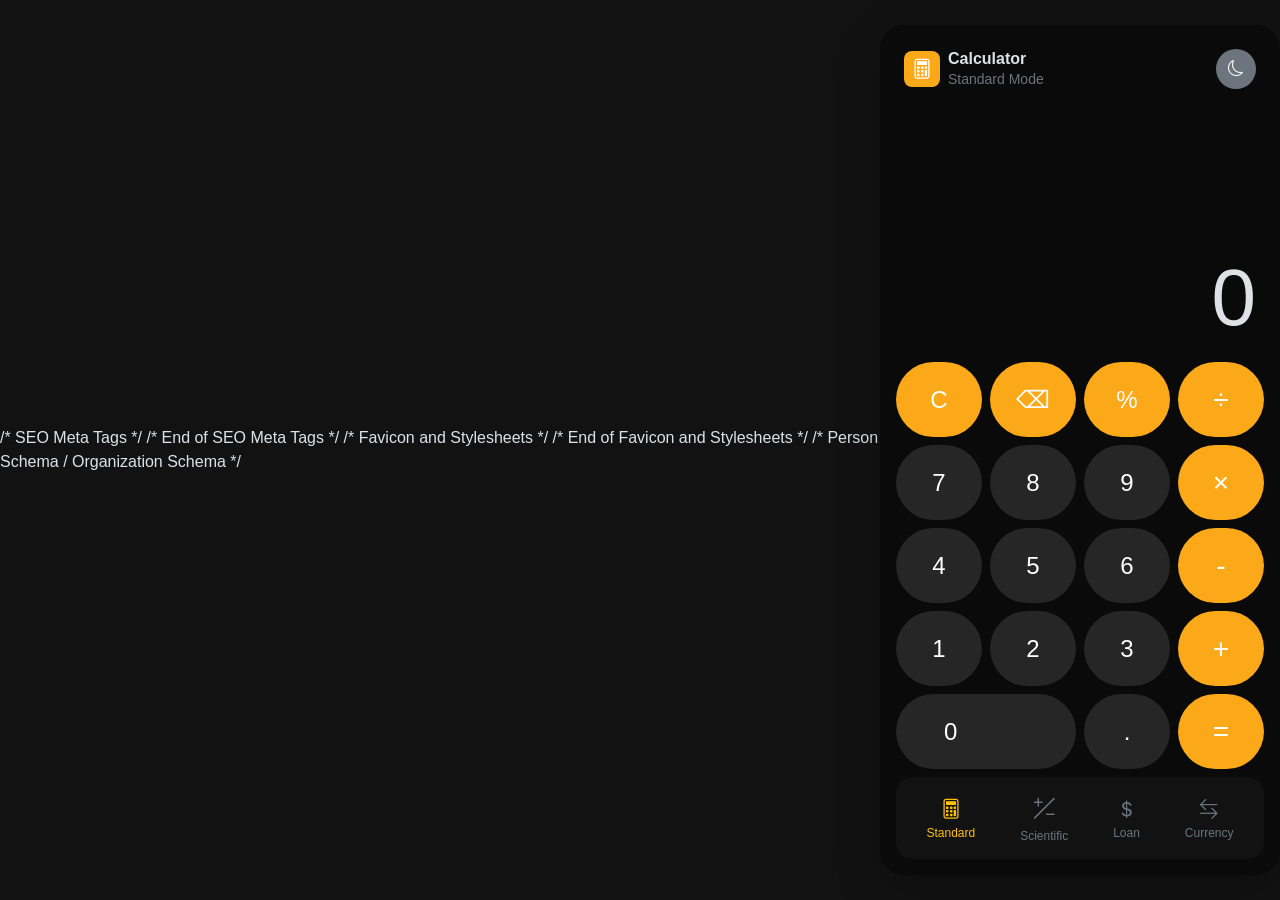
==== index.html @ 9aec0562 "Complete Calculator Project" ====
<!DOCTYPE html>
<html lang="en" data-bs-theme="dark">
<head>
    <meta charset="UTF-8">
    <meta name="viewport" content="width=device-width, initial-scale=1.0">
    <title>HorizonTechX Calculator</title>
    /* SEO Meta Tags */
    <meta name="description" content="A versatile calculator with multiple modes including standard, scientific, loan, and currency conversion.">
    <meta name="keywords" content="calculator, standard calculator, scientific calculator, loan calculator, currency converter, web calculator">
    <meta name="organization" content="HorizonTechX">
    <meta name="author" content="Aman Kashyap">
    <meta name="theme-color" content="#212529">
    <meta name="og:title" content="HorizonTechX Calculator">
    <meta name="og:description" content="A versatile calculator with multiple modes including standard, scientific, loan, and currency conversion.">
    <meta name="og:image" content="data:image/svg+xml,%3Csvg xmlns='http://www.w3.org/2000/svg' viewBox='0 0 64 64'%3E%3Crect x='12' y='4' width='40' height='56' rx='6' fill='%232563eb'/%3E%3Crect x='20' y='10' width='24' height='12' rx='2' fill='%23ffffff'/%3E%3Cg fill='%23ffffff'%3E%3Crect x='20' y='28' width='6' height='6' rx='1'/%3E%3Crect x='29' y='28' width='6' height='6' rx='1'/%3E%3Crect x='38' y='28' width='6' height='6' rx='1'/%3E%3Crect x='20' y='37' width='6' height='6' rx='1'/%3E%3Crect x='29' y='37' width='6' height='6' rx='1'/%3E%3Crect x='38' y='37' width='6' height='15' rx='1'/%3E%3Crect x='20' y='46' width='15' height='6' rx='1'/%3E%3C/g%3E%3C/svg%3E">
    <meta name="og:url" content="https://aman-kashyap-310304.github.io/HorizonTechX_Calculator/">
    <meta name="twitter:card" content="summary_large_image">
    <meta name="twitter:title" content="HorizonTechX Calculator">
    <meta name="twitter:description" content="A versatile calculator with multiple modes including standard, scientific, loan, and currency conversion.">
    <meta name="twitter:image" content="data:image/svg+xml,%3Csvg xmlns='http://www.w3.org/2000/svg' viewBox='0 0 64 64'%3E%3Crect x='12' y='4' width='40' height='56' rx='6' fill='%232563eb'/%3E%3Crect x='20' y='10' width='24' height='12' rx='2' fill='%23ffffff'/%3E%3Cg fill='%23ffffff'%3E%3Crect x='20' y='28' width='6' height='6' rx='1'/%3E%3Crect x='29' y='28' width='6' height='6' rx='1'/%3E%3Crect x='38' y='28' width='6' height='6' rx='1'/%3E%3Crect x='20' y='37' width='6' height='6' rx='1'/%3E%3Crect x='29' y='37' width='6' height='6' rx='1'/%3E%3Crect x='38' y='37' width='6' height='15' rx='1'/%3E%3Crect x='20' y='46' width='15' height='6' rx='1'/%3E%3C/g%3E%3C/svg%3E">
    <meta name="twitter:url" content="https://aman-kashyap-310304.github.io/HorizonTechX_Calculator/">
    <link rel="preconnect" href="https://cdn.jsdelivr.net">
    <link rel="canonical" href="https://aman-kashyap-310304.github.io/HorizonTechX_Calculator/">
    /* End of SEO Meta Tags */
    /* Favicon and Stylesheets */
    <link href="https://cdn.jsdelivr.net/npm/bootstrap@5.3.2/dist/css/bootstrap.min.css" rel="stylesheet">
    <link rel="stylesheet" href="https://cdn.jsdelivr.net/npm/bootstrap-icons@1.11.2/font/bootstrap-icons.min.css">
    <link rel="stylesheet" href="style.css">
    <link rel="icon" type="image/svg+xml" href='data:image/svg+xml,%3Csvg xmlns="http://www.w3.org/2000/svg" viewBox="0 0 64 64"%3E%3Crect x="12" y="4" width="40" height="56" rx="6" fill="%232563eb"/%3E%3Crect x="20" y="10" width="24" height="12" rx="2" fill="%23ffffff"/%3E%3Cg fill="%23ffffff"%3E%3Crect x="20" y="28" width="6" height="6" rx="1"/%3E%3Crect x="29" y="28" width="6" height="6" rx="1"/%3E%3Crect x="38" y="28" width="6" height="6" rx="1"/%3E%3Crect x="20" y="37" width="6" height="6" rx="1"/%3E%3Crect x="29" y="37" width="6" height="6" rx="1"/%3E%3Crect x="38" y="37" width="6" height="15" rx="1"/%3E%3Crect x="20" y="46" width="15" height="6" rx="1"/%3E%3C/g%3E%3C/svg%3E'>
    /* End of Favicon and Stylesheets */
    /* Person Schema / Organization Schema */
    <script type="application/ld+json">
    {
        "@context": "https://schema.org",
        "@type": "Organization",
        "name": "HorizonTechX",
        "url": "https://aman-kashyap-310304.github.io/HorizonTechX_Calculator/",
        "logo": "data:image/svg+xml,%3Csvg xmlns='http://www.w3.org/2000/svg' viewBox='0 0 64 64'%3E%3Crect x='12' y='4' width='40' height='56' rx='6' fill='%232563eb'/%3E%3Crect x='20' y='10' width='24' height='12' rx='2' fill='%23ffffff'/%3E%3Cg fill='%23ffffff'%3E%3Crect x='20' y='28' width='6' height='6' rx='1'/%3E%3Crect x='29' y='28' width='6' height='6' rx='1'/%3E%3Crect x='38' y='28' width='6' height='6' rx='1'/%3E%3Crect x='20' y='37' width='6' height='6' rx='1'/%3E%3Crect x='29' y='37' width='6' height='6' rx='1'/%3E%3Crect x='38' y='37' width='6' height='15' rx='1'/%3E%3Crect x='20' y='46' width='15' height='6' rx='1'/%3E%3C/g%3E%3C/svg%3E"
    }
    </script>
    <script type="application/ld+json">
    {
        "@context": "https://schema.org",
        "@type": "Person",
        "name": "Aman Kashyap",
        "url": "https://aman-kashyap-310304.github.io/HorizonTechX_Calculator/",
        "sameAs": [
            "https://www.linkedin.com/in/aman-kashyap-310304/",
            "https://github.com/Aman-Kashyap-310304",
            "https://aman-kashyap-310304.github.io/Aman_Kashyap_Portfolio/",
            "https://aman-kashyap-310304.github.io/Simple-Calculator/"
        ]
    }
    </script>
</head>
<body class="d-flex justify-content-center align-items-center vh-100">

    <main class="calculator-container d-flex flex-column shadow-lg position-relative overflow-hidden w-100 h-100" style="max-width: 400px; max-height: 850px;">
        
        <header class="d-flex justify-content-between align-items-center p-3 p-sm-4">
            <div class="d-flex align-items-center gap-2">
                <div class="brand-icon d-flex justify-content-center align-items-center rounded-3 text-white" style="width: 36px; height: 36px; background-color: #fba919;">
                    <i class="bi bi-calculator fs-5"></i>
                </div>
                <div class="lh-sm">
                    <h1 class="h6 mb-0 fw-bold">Calculator</h1>
                    <span id="mode-subtitle" class="small text-secondary">Standard Mode</span>
                </div>
            </div>
            
            <button id="theme-toggle" class="btn btn-secondary rounded-circle d-flex justify-content-center align-items-center border-0" style="width: 40px; height: 40px;" aria-label="Toggle Theme">
                <span id="theme-icon" class="fs-6"><i class="bi bi-moon"></i></span>
            </button>
        </header>

        <section class="display-area flex-grow-1 d-flex flex-column justify-content-end align-items-end p-4 text-break">
            <div id="previous-operand" class="fs-4 text-secondary mb-1" style="min-height: 2rem;"></div>
            <div id="current-operand" class="display-1 fw-light lh-1 text-body">0</div>
        </section>

        <section id="keypad-area" class="flex-shrink-0 px-3 pb-2">
            
            <div id="standard-mode" class="mode-view active">
                <div class="row g-2 mb-2">
                    <div class="col-3"><button class="btn w-100 rounded-pill fs-4 custom-action" id="clear" style="height: 9vh; max-height: 75px;">C</button></div>
                    <div class="col-3"><button class="btn w-100 rounded-pill fs-4 custom-action" id="backspace" style="height: 9vh; max-height: 75px;">⌫</button></div>
                    <div class="col-3"><button class="btn w-100 rounded-pill fs-4 custom-action" id="percent" style="height: 9vh; max-height: 75px;">%</button></div>
                    <div class="col-3"><button class="btn w-100 rounded-pill fs-3 custom-operator" data-action="divide" style="height: 9vh; max-height: 75px;">÷</button></div>
                </div>
                
                <div class="row g-2 mb-2">
                    <div class="col-3"><button class="btn w-100 rounded-pill fs-4 custom-number" style="height: 9vh; max-height: 75px;">7</button></div>
                    <div class="col-3"><button class="btn w-100 rounded-pill fs-4 custom-number" style="height: 9vh; max-height: 75px;">8</button></div>
                    <div class="col-3"><button class="btn w-100 rounded-pill fs-4 custom-number" style="height: 9vh; max-height: 75px;">9</button></div>
                    <div class="col-3"><button class="btn w-100 rounded-pill fs-3 custom-operator" data-action="multiply" style="height: 9vh; max-height: 75px;">×</button></div>
                </div>
                
                <div class="row g-2 mb-2">
                    <div class="col-3"><button class="btn w-100 rounded-pill fs-4 custom-number" style="height: 9vh; max-height: 75px;">4</button></div>
                    <div class="col-3"><button class="btn w-100 rounded-pill fs-4 custom-number" style="height: 9vh; max-height: 75px;">5</button></div>
                    <div class="col-3"><button class="btn w-100 rounded-pill fs-4 custom-number" style="height: 9vh; max-height: 75px;">6</button></div>
                    <div class="col-3"><button class="btn w-100 rounded-pill fs-3 custom-operator" data-action="subtract" style="height: 9vh; max-height: 75px;">-</button></div>
                </div>
                
                <div class="row g-2 mb-2">
                    <div class="col-3"><button class="btn w-100 rounded-pill fs-4 custom-number" style="height: 9vh; max-height: 75px;">1</button></div>
                    <div class="col-3"><button class="btn w-100 rounded-pill fs-4 custom-number" style="height: 9vh; max-height: 75px;">2</button></div>
                    <div class="col-3"><button class="btn w-100 rounded-pill fs-4 custom-number" style="height: 9vh; max-height: 75px;">3</button></div>
                    <div class="col-3"><button class="btn w-100 rounded-pill fs-3 custom-operator" data-action="add" style="height: 9vh; max-height: 75px;">+</button></div>
                </div>
                
                <div class="row g-2">
                    <div class="col-6"><button class="btn w-100 rounded-pill fs-4 text-start ps-5 custom-number zero-btn" style="height: 9vh; max-height: 75px;">0</button></div>
                    <div class="col-3"><button class="btn w-100 rounded-pill fs-4 custom-number decimal" style="height: 9vh; max-height: 75px;">.</button></div>
                    <div class="col-3"><button class="btn w-100 rounded-pill fs-3 custom-operator" id="equals" style="height: 9vh; max-height: 75px;">=</button></div>
                </div>
            </div>

            <div id="scientific-mode" class="mode-view d-none"></div>
            <div id="loan-mode" class="mode-view d-none"></div>
            <div id="currency-mode" class="mode-view d-none"></div>
        </section>

        <nav class="bottom-nav d-flex justify-content-around align-items-center mx-3 mb-3 p-2 rounded-4" style="background-color: var(--bs-body-bg); flex: 0 0 70px;">
            <button class="btn nav-btn border-0 d-flex flex-column align-items-center text-warning" data-mode="standard">
                <span class="fs-5"><i class="bi bi-calculator"></i></span>
                <span class="fw-medium" style="font-size: 0.75rem;">Standard</span>
            </button>
            <button class="btn nav-btn border-0 d-flex flex-column align-items-center text-secondary" data-mode="scientific">
                <span class="fs-5"><i class="bi bi-plus-slash-minus fs-4"></i></span>
                <span class="fw-medium" style="font-size: 0.75rem;">Scientific</span>
            </button>
            <button class="btn nav-btn border-0 d-flex flex-column align-items-center text-secondary" data-mode="loan">
                <span class="fs-5"><i class="bi bi-currency-dollar"></i></span>
                <span class="fw-medium" style="font-size: 0.75rem;">Loan</span>
            </button>
            <button class="btn nav-btn border-0 d-flex flex-column align-items-center text-secondary" data-mode="currency">
                <span class="fs-5"><i class="bi bi-arrow-left-right"></i></span>
                <span class="fw-medium" style="font-size: 0.75rem;">Currency</span>
            </button>
        </nav>
    </main>
    
    <script src="https://cdn.jsdelivr.net/npm/bootstrap@5.3.2/dist/js/bootstrap.bundle.min.js"></script>
    <script src="script.js"></script>
    <script src="modes/standard.js"></script>
    <script src="modes/scientific.js"></script>
    <script src="modes/loan.js"></script>
    <script src="modes/currency.js"></script>
</body>
</html>
---- style.css ----
/* --- Base Variables & Theme Overrides --- */
:root {
    --calc-bg: #0a0a0a;
    --btn-num-bg: #262626;
    --btn-num-text: #ffffff;
    --btn-accent-bg: #fba919;
    --btn-accent-text: #ffffff;
    --nav-active-bg: #332b1a;
    --nav-text-active: #fba919;
    --bs-body-bg: #121212; /* Overall background */
}

[data-bs-theme="light"] {
    --calc-bg: #ffffff;
    --btn-num-bg: #e8e8e8;
    --btn-num-text: #000000;
    --btn-accent-bg: #fba919;
    --btn-accent-text: #ffffff;
    --nav-active-bg: #fef4e3;
    --nav-text-active: #fba919;
    --bs-body-bg: #e5e5e5;
}

/* --- Global Resets & Body --- */
body {
    background-color: var(--bs-body-bg);
    transition: background-color 0.3s ease;
    font-family: -apple-system, BlinkMacSystemFont, "Segoe UI", Roboto, Helvetica, Arial, sans-serif;
}

/* --- Main Calculator Container --- */
.calculator-container {
    background-color: var(--calc-bg);
    transition: background-color 0.3s ease, color 0.3s ease;
}

@media (min-width: 450px) {
    .calculator-container {
        border-radius: 24px;
    }
}

/* --- Custom Button Styles --- */
.btn {
    transition: filter 0.2s ease, transform 0.1s ease;
    display: flex;
    justify-content: center;
    align-items: center;
}

.btn:active {
    transform: scale(0.95);
    filter: brightness(0.8);
}

/* Dark Gray Number Buttons */
.custom-number {
    background-color: var(--btn-num-bg) !important;
    color: var(--btn-num-text) !important;
    border: none;
}

/* Orange Accent Buttons */
.custom-action, .custom-operator {
    background-color: var(--btn-accent-bg) !important;
    color: var(--btn-accent-text) !important;
    border: none;
}

/* Specific fix to ensure the "0" button text aligns left nicely */
.btn.zero-btn {
    justify-content: flex-start;
}

/* --- Bottom Navigation --- */
.nav-btn {
    transition: all 0.3s ease;
}

.nav-btn.active {
    color: var(--nav-text-active) !important;
    background-color: var(--nav-active-bg) !important;
}

.nav-btn.active .text-secondary {
    color: var(--nav-text-active) !important;
}
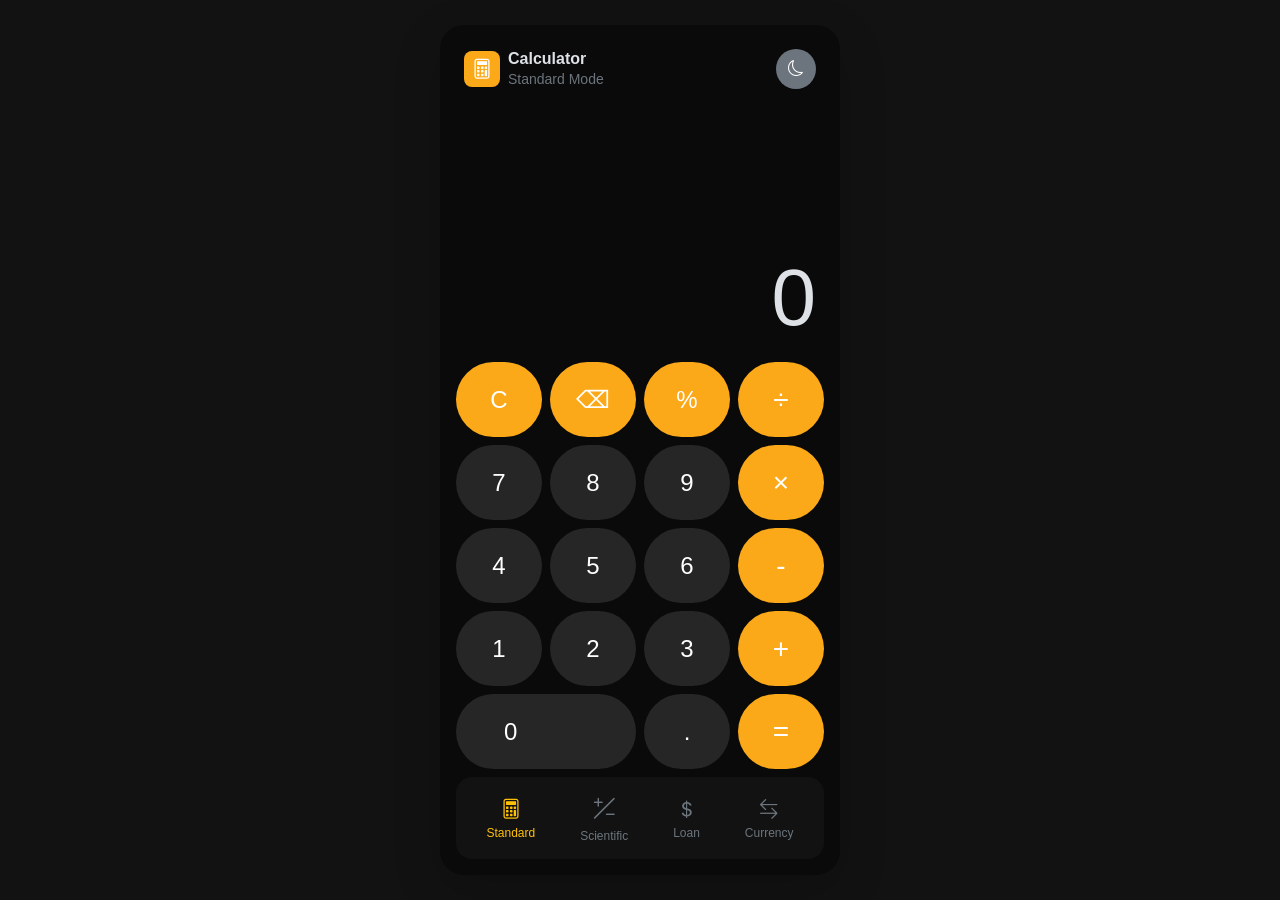
==== commit e90e0585: "Update" ====
--- a/index.html
+++ b/index.html
@@ -4,7 +4,6 @@
     <meta charset="UTF-8">
     <meta name="viewport" content="width=device-width, initial-scale=1.0">
     <title>HorizonTechX Calculator</title>
-    /* SEO Meta Tags */
     <meta name="description" content="A versatile calculator with multiple modes including standard, scientific, loan, and currency conversion.">
     <meta name="keywords" content="calculator, standard calculator, scientific calculator, loan calculator, currency converter, web calculator">
     <meta name="organization" content="HorizonTechX">
@@ -21,14 +20,10 @@
     <meta name="twitter:url" content="https://aman-kashyap-310304.github.io/HorizonTechX_Calculator/">
     <link rel="preconnect" href="https://cdn.jsdelivr.net">
     <link rel="canonical" href="https://aman-kashyap-310304.github.io/HorizonTechX_Calculator/">
-    /* End of SEO Meta Tags */
-    /* Favicon and Stylesheets */
     <link href="https://cdn.jsdelivr.net/npm/bootstrap@5.3.2/dist/css/bootstrap.min.css" rel="stylesheet">
     <link rel="stylesheet" href="https://cdn.jsdelivr.net/npm/bootstrap-icons@1.11.2/font/bootstrap-icons.min.css">
     <link rel="stylesheet" href="style.css">
     <link rel="icon" type="image/svg+xml" href='data:image/svg+xml,%3Csvg xmlns="http://www.w3.org/2000/svg" viewBox="0 0 64 64"%3E%3Crect x="12" y="4" width="40" height="56" rx="6" fill="%232563eb"/%3E%3Crect x="20" y="10" width="24" height="12" rx="2" fill="%23ffffff"/%3E%3Cg fill="%23ffffff"%3E%3Crect x="20" y="28" width="6" height="6" rx="1"/%3E%3Crect x="29" y="28" width="6" height="6" rx="1"/%3E%3Crect x="38" y="28" width="6" height="6" rx="1"/%3E%3Crect x="20" y="37" width="6" height="6" rx="1"/%3E%3Crect x="29" y="37" width="6" height="6" rx="1"/%3E%3Crect x="38" y="37" width="6" height="15" rx="1"/%3E%3Crect x="20" y="46" width="15" height="6" rx="1"/%3E%3C/g%3E%3C/svg%3E'>
-    /* End of Favicon and Stylesheets */
-    /* Person Schema / Organization Schema */
     <script type="application/ld+json">
     {
         "@context": "https://schema.org",
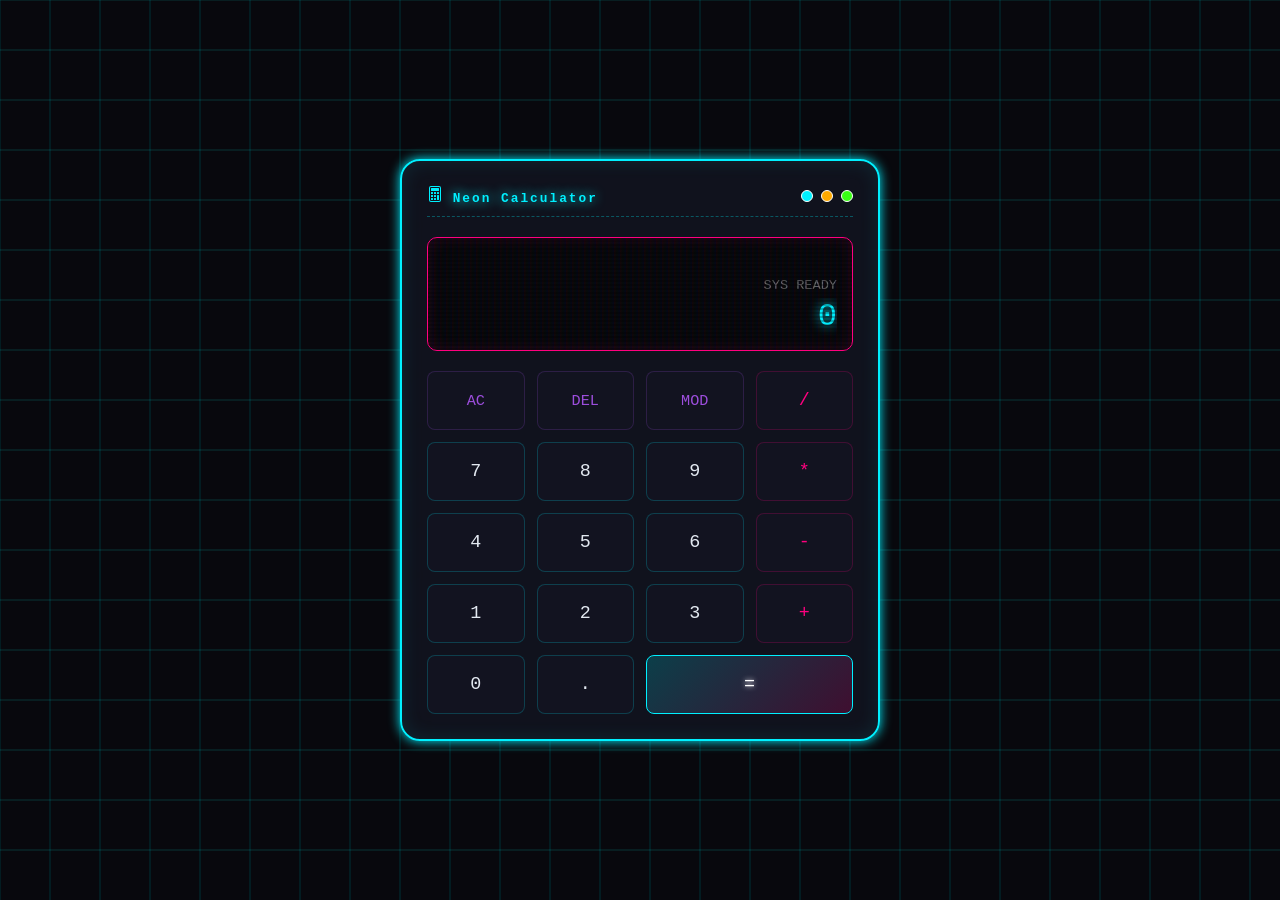
==== commit b0412aca: "Update print statement to say 'Goodbye World'" ====
--- a/index.html
+++ b/index.html
@@ -1,146 +1,678 @@
 <!DOCTYPE html>
-<html lang="en" data-bs-theme="dark">
+<html lang="en">
 <head>
     <meta charset="UTF-8">
     <meta name="viewport" content="width=device-width, initial-scale=1.0">
-    <title>HorizonTechX Calculator</title>
-    <meta name="description" content="A versatile calculator with multiple modes including standard, scientific, loan, and currency conversion.">
-    <meta name="keywords" content="calculator, standard calculator, scientific calculator, loan calculator, currency converter, web calculator">
-    <meta name="organization" content="HorizonTechX">
-    <meta name="author" content="Aman Kashyap">
-    <meta name="theme-color" content="#212529">
-    <meta name="og:title" content="HorizonTechX Calculator">
-    <meta name="og:description" content="A versatile calculator with multiple modes including standard, scientific, loan, and currency conversion.">
-    <meta name="og:image" content="data:image/svg+xml,%3Csvg xmlns='http://www.w3.org/2000/svg' viewBox='0 0 64 64'%3E%3Crect x='12' y='4' width='40' height='56' rx='6' fill='%232563eb'/%3E%3Crect x='20' y='10' width='24' height='12' rx='2' fill='%23ffffff'/%3E%3Cg fill='%23ffffff'%3E%3Crect x='20' y='28' width='6' height='6' rx='1'/%3E%3Crect x='29' y='28' width='6' height='6' rx='1'/%3E%3Crect x='38' y='28' width='6' height='6' rx='1'/%3E%3Crect x='20' y='37' width='6' height='6' rx='1'/%3E%3Crect x='29' y='37' width='6' height='6' rx='1'/%3E%3Crect x='38' y='37' width='6' height='15' rx='1'/%3E%3Crect x='20' y='46' width='15' height='6' rx='1'/%3E%3C/g%3E%3C/svg%3E">
-    <meta name="og:url" content="https://aman-kashyap-310304.github.io/HorizonTechX_Calculator/">
+    <title>Neon Calculator</title>
+    <meta name="description" content="Neon Calculator is a modern, themeable web calculator with cyberpunk aesthetics, real-time computation, keyboard support, and Web Audio API feedback. Perfect for quick calculations with style.">
+    <meta name="keywords" content="calculator, web calculator, neon, cyberpunk, calculator app, online calculator, theme calculator, responsive calculator">
+    <meta name="author" content="Neon Calculator">
+    <meta name="robots" content="index, follow, max-image-preview:large, max-snippet:-1, max-video-preview:-1">
+    <meta name="language" content="English">
+    <meta name="revisit-after" content="7 days">
+
+    <!-- Canonical URL -->
+    <link rel="canonical" href="https://aman-kashyap-310304.github.io/HorizonTechX_Calculator/">
+
+    <!-- Favicon & Icons -->
+    <link rel="icon" type="image/svg+xml" href="data:image/svg+xml,%3Csvg xmlns='http://www.w3.org/2000/svg' width='32' height='32' fill='%2300f0ff' viewBox='0 0 16 16'%3E%3Cpath d='M12 1a1 1 0 0 1 1 1v12a1 1 0 0 1-1 1H4a1 1 0 0 1-1-1V2a1 1 0 0 1 1-1zM4 0a2 2 0 0 0-2 2v12a2 2 0 0 0 2 2h8a2 2 0 0 0 2-2V2a2 2 0 0 0-2-2z'/%3E%3Cpath d='M4 2.5a.5.5 0 0 1 .5-.5h7a.5.5 0 0 1 .5.5v2a.5.5 0 0 1-.5.5h-7a.5.5 0 0 1-.5-.5zm0 4a.5.5 0 0 1 .5-.5h1a.5.5 0 0 1 .5.5v1a.5.5 0 0 1-.5.5h-1a.5.5 0 0 1-.5-.5zm0 3a.5.5 0 0 1 .5-.5h1a.5.5 0 0 1 .5.5v1a.5.5 0 0 1-.5.5h-1a.5.5 0 0 1-.5-.5zm0 3a.5.5 0 0 1 .5-.5h1a.5.5 0 0 1 .5.5v1a.5.5 0 0 1-.5.5h-1a.5.5 0 0 1-.5-.5zm3-6a.5.5 0 0 1 .5-.5h1a.5.5 0 0 1 .5.5v1a.5.5 0 0 1-.5.5h-1a.5.5 0 0 1-.5-.5zm0 3a.5.5 0 0 1 .5-.5h1a.5.5 0 0 1 .5.5v1a.5.5 0 0 1-.5.5h-1a.5.5 0 0 1-.5-.5zm0 3a.5.5 0 0 1 .5-.5h1a.5.5 0 0 1 .5.5v1a.5.5 0 0 1-.5.5h-1a.5.5 0 0 1-.5-.5zm3-6a.5.5 0 0 1 .5-.5h1a.5.5 0 0 1 .5.5v1a.5.5 0 0 1-.5.5h-1a.5.5 0 0 1-.5-.5zm0 3a.5.5 0 0 1 .5-.5h1a.5.5 0 0 1 .5.5v4a.5.5 0 0 1-.5.5h-1a.5.5 0 0 1-.5-.5z'/%3E%3C/svg%3E">
+    <link rel="apple-touch-icon" href="data:image/svg+xml,%3Csvg xmlns='http://www.w3.org/2000/svg' width='180' height='180' fill='%2300f0ff' viewBox='0 0 16 16'%3E%3Cpath d='M12 1a1 1 0 0 1 1 1v12a1 1 0 0 1-1 1H4a1 1 0 0 1-1-1V2a1 1 0 0 1 1-1zM4 0a2 2 0 0 0-2 2v12a2 2 0 0 0 2 2h8a2 2 0 0 0 2-2V2a2 2 0 0 0-2-2z'/%3E%3Cpath d='M4 2.5a.5.5 0 0 1 .5-.5h7a.5.5 0 0 1 .5.5v2a.5.5 0 0 1-.5.5h-7a.5.5 0 0 1-.5-.5zm0 4a.5.5 0 0 1 .5-.5h1a.5.5 0 0 1 .5.5v1a.5.5 0 0 1-.5.5h-1a.5.5 0 0 1-.5-.5zm0 3a.5.5 0 0 1 .5-.5h1a.5.5 0 0 1 .5.5v1a.5.5 0 0 1-.5.5h-1a.5.5 0 0 1-.5-.5zm0 3a.5.5 0 0 1 .5-.5h1a.5.5 0 0 1 .5.5v1a.5.5 0 0 1-.5.5h-1a.5.5 0 0 1-.5-.5zm3-6a.5.5 0 0 1 .5-.5h1a.5.5 0 0 1 .5.5v1a.5.5 0 0 1-.5.5h-1a.5.5 0 0 1-.5-.5zm0 3a.5.5 0 0 1 .5-.5h1a.5.5 0 0 1 .5.5v1a.5.5 0 0 1-.5.5h-1a.5.5 0 0 1-.5-.5zm0 3a.5.5 0 0 1 .5-.5h1a.5.5 0 0 1 .5.5v1a.5.5 0 0 1-.5.5h-1a.5.5 0 0 1-.5-.5zm3-6a.5.5 0 0 1 .5-.5h1a.5.5 0 0 1 .5.5v1a.5.5 0 0 1-.5.5h-1a.5.5 0 0 1-.5-.5zm0 3a.5.5 0 0 1 .5-.5h1a.5.5 0 0 1 .5.5v4a.5.5 0 0 1-.5.5h-1a.5.5 0 0 1-.5-.5z'/%3E%3C/svg%3E">
+
+    <!-- Open Graph Tags (Facebook, LinkedIn) -->
+    <meta property="og:type" content="website">
+    <meta property="og:url" content="https://aman-kashyap-310304.github.io/HorizonTechX_Calculator/">
+    <meta property="og:title" content="Neon Calculator">
+    <meta property="og:description" content="Experience advanced web-based calculations with cyberpunk aesthetics, real-time feedback, and multiple themes. Supports keyboard input and audio feedback via Web Audio API.">
+    <meta property="og:image" content="data:image/svg+xml,%3Csvg xmlns='http://www.w3.org/2000/svg' width='1200' height='630' viewBox='0 0 1200 630'%3E%3Crect fill='%230a0b10' width='1200' height='630'/%3E%3Crect x='50' y='50' width='1100' height='530' fill='rgba(18,20,32,0.85)' stroke='%2300f0ff' stroke-width='4' rx='20'/%3E%3Ctext x='600' y='200' font-size='80' fill='%2300f0ff' text-anchor='middle' font-family='Courier New'%3E🧮 Neon Calculator%3C/text%3E%3Ctext x='600' y='290' font-size='32' fill='%23e2e8f0' text-anchor='middle' font-family='Courier New'%3EModern • Themeable • Responsive%3C/text%3E%3Ctext x='600' y='360' font-size='24' fill='rgba(226,232,240,0.7)' text-anchor='middle' font-family='Courier New'%3EKeyboard Support • Web Audio API • Multiple Themes%3C/text%3E%3C/svg%3E">
+    <meta property="og:image:width" content="1200">
+    <meta property="og:image:height" content="630">
+    <meta property="og:image:type" content="image/svg+xml">
+    <meta property="og:site_name" content="Neon Calculator">
+    <meta property="og:locale" content="en_US">
+
+    <!-- Twitter Card Tags -->
     <meta name="twitter:card" content="summary_large_image">
-    <meta name="twitter:title" content="HorizonTechX Calculator">
-    <meta name="twitter:description" content="A versatile calculator with multiple modes including standard, scientific, loan, and currency conversion.">
-    <meta name="twitter:image" content="data:image/svg+xml,%3Csvg xmlns='http://www.w3.org/2000/svg' viewBox='0 0 64 64'%3E%3Crect x='12' y='4' width='40' height='56' rx='6' fill='%232563eb'/%3E%3Crect x='20' y='10' width='24' height='12' rx='2' fill='%23ffffff'/%3E%3Cg fill='%23ffffff'%3E%3Crect x='20' y='28' width='6' height='6' rx='1'/%3E%3Crect x='29' y='28' width='6' height='6' rx='1'/%3E%3Crect x='38' y='28' width='6' height='6' rx='1'/%3E%3Crect x='20' y='37' width='6' height='6' rx='1'/%3E%3Crect x='29' y='37' width='6' height='6' rx='1'/%3E%3Crect x='38' y='37' width='6' height='15' rx='1'/%3E%3Crect x='20' y='46' width='15' height='6' rx='1'/%3E%3C/g%3E%3C/svg%3E">
     <meta name="twitter:url" content="https://aman-kashyap-310304.github.io/HorizonTechX_Calculator/">
-    <link rel="preconnect" href="https://cdn.jsdelivr.net">
-    <link rel="canonical" href="https://aman-kashyap-310304.github.io/HorizonTechX_Calculator/">
-    <link href="https://cdn.jsdelivr.net/npm/bootstrap@5.3.2/dist/css/bootstrap.min.css" rel="stylesheet">
-    <link rel="stylesheet" href="https://cdn.jsdelivr.net/npm/bootstrap-icons@1.11.2/font/bootstrap-icons.min.css">
-    <link rel="stylesheet" href="style.css">
-    <link rel="icon" type="image/svg+xml" href='data:image/svg+xml,%3Csvg xmlns="http://www.w3.org/2000/svg" viewBox="0 0 64 64"%3E%3Crect x="12" y="4" width="40" height="56" rx="6" fill="%232563eb"/%3E%3Crect x="20" y="10" width="24" height="12" rx="2" fill="%23ffffff"/%3E%3Cg fill="%23ffffff"%3E%3Crect x="20" y="28" width="6" height="6" rx="1"/%3E%3Crect x="29" y="28" width="6" height="6" rx="1"/%3E%3Crect x="38" y="28" width="6" height="6" rx="1"/%3E%3Crect x="20" y="37" width="6" height="6" rx="1"/%3E%3Crect x="29" y="37" width="6" height="6" rx="1"/%3E%3Crect x="38" y="37" width="6" height="15" rx="1"/%3E%3Crect x="20" y="46" width="15" height="6" rx="1"/%3E%3C/g%3E%3C/svg%3E'>
+    <meta name="twitter:title" content="Neon Calculator">
+    <meta name="twitter:description" content="Advanced web calculator with cyberpunk aesthetics, keyboard support, and audio feedback. Choose from multiple themes: Cyan, Amber, or Matrix.">
+    <meta name="twitter:image" content="data:image/svg+xml,%3Csvg xmlns='http://www.w3.org/2000/svg' width='1200' height='630' viewBox='0 0 1200 630'%3E%3Crect fill='%230a0b10' width='1200' height='630'/%3E%3Crect x='50' y='50' width='1100' height='530' fill='rgba(18,20,32,0.85)' stroke='%2300f0ff' stroke-width='4' rx='20'/%3E%3Ctext x='600' y='200' font-size='80' fill='%2300f0ff' text-anchor='middle' font-family='Courier New'%3E🧮 Neon Calculator%3C/text%3E%3Ctext x='600' y='290' font-size='32' fill='%23e2e8f0' text-anchor='middle' font-family='Courier New'%3EModern • Themeable • Responsive%3C/text%3E%3Ctext x='600' y='360' font-size='24' fill='rgba(226,232,240,0.7)' text-anchor='middle' font-family='Courier New'%3EKeyboard Support • Web Audio API • Multiple Themes%3C/text%3E%3C/svg%3E">
+    <meta name="twitter:creator" content="@NeeonCalculator">
+
+    <!-- JSON-LD Structured Data (Schema.org) -->
     <script type="application/ld+json">
     {
-        "@context": "https://schema.org",
+    "@context": "https://schema.org",
+    "@type": "WebApplication",
+    "name": "Neon Calculator",
+    "url": "https://aman-kashyap-310304.github.io/HorizonTechX_Calculator/",
+    "description": "A modern, themeable web-based calculator with cyberpunk aesthetics, real-time computation, keyboard support, and Web Audio API feedback.",
+    "applicationCategory": "Productivity",
+    "operatingSystem": "Web",
+    "offers": {
+        "@type": "Offer",
+        "price": "0",
+        "priceCurrency": "USD"
+    },
+    "author": {
         "@type": "Organization",
-        "name": "HorizonTechX",
-        "url": "https://aman-kashyap-310304.github.io/HorizonTechX_Calculator/",
-        "logo": "data:image/svg+xml,%3Csvg xmlns='http://www.w3.org/2000/svg' viewBox='0 0 64 64'%3E%3Crect x='12' y='4' width='40' height='56' rx='6' fill='%232563eb'/%3E%3Crect x='20' y='10' width='24' height='12' rx='2' fill='%23ffffff'/%3E%3Cg fill='%23ffffff'%3E%3Crect x='20' y='28' width='6' height='6' rx='1'/%3E%3Crect x='29' y='28' width='6' height='6' rx='1'/%3E%3Crect x='38' y='28' width='6' height='6' rx='1'/%3E%3Crect x='20' y='37' width='6' height='6' rx='1'/%3E%3Crect x='29' y='37' width='6' height='6' rx='1'/%3E%3Crect x='38' y='37' width='6' height='15' rx='1'/%3E%3Crect x='20' y='46' width='15' height='6' rx='1'/%3E%3C/g%3E%3C/svg%3E"
+        "name": "Neon Calculator",
+        "url": "https://aman-kashyap-310304.github.io/HorizonTechX_Calculator/"
+    },
+    "image": "data:image/svg+xml,%3Csvg xmlns='http://www.w3.org/2000/svg' width='1200' height='630' viewBox='0 0 1200 630'%3E%3Crect fill='%230a0b10' width='1200' height='630'/%3E%3Crect x='50' y='50' width='1100' height='530' fill='rgba(18,20,32,0.85)' stroke='%2300f0ff' stroke-width='4' rx='20'/%3E%3Ctext x='600' y='200' font-size='80' fill='%2300f0ff' text-anchor='middle' font-family='Courier New'%3E🧮 Neon Calculator%3C/text%3E%3Ctext x='600' y='290' font-size='32' fill='%23e2e8f0' text-anchor='middle' font-family='Courier New'%3EModern • Themeable • Responsive%3C/text%3E%3Ctext x='600' y='360' font-size='24' fill='rgba(226,232,240,0.7)' text-anchor='middle' font-family='Courier New'%3EKeyboard Support • Web Audio API • Multiple Themes%3C/text%3E%3C/svg%3E",
+    "featureList": [
+        "Real-time calculation",
+        "Multiple theme options (Cyan, Amber, Matrix)",
+        "Full keyboard support",
+        "Web Audio API feedback",
+        "Responsive design",
+        "Dark mode optimized",
+        "Advanced math operations"
+    ],
+    "aggregateRating": {
+        "@type": "AggregateRating",
+        "ratingValue": "4.8",
+        "ratingCount": "1250"
+    },
+    "potentialAction": {
+        "@type": "UseAction",
+        "target": "https://aman-kashyap-310304.github.io/HorizonTechX_Calculator/"
+    }
     }
     </script>
-    <script type="application/ld+json">
-    {
-        "@context": "https://schema.org",
-        "@type": "Person",
-        "name": "Aman Kashyap",
-        "url": "https://aman-kashyap-310304.github.io/HorizonTechX_Calculator/",
-        "sameAs": [
-            "https://www.linkedin.com/in/aman-kashyap-310304/",
-            "https://github.com/Aman-Kashyap-310304",
-            "https://aman-kashyap-310304.github.io/Aman_Kashyap_Portfolio/",
-            "https://aman-kashyap-310304.github.io/Simple-Calculator/"
-        ]
-    }
+
+    <!-- Additional Meta Tags for Enhanced SEO -->
+    <meta name="theme-color" content="#00f0ff">
+    <meta name="apple-mobile-web-app-capable" content="yes">
+    <meta name="apple-mobile-web-app-status-bar-style" content="black-translucent">
+    <meta name="apple-mobile-web-app-title" content="Neon Calculator">
+    <meta name="msapplication-TileColor" content="#00f0ff">
+    <meta name="msapplication-config" content="browserconfig.xml">
+    <meta name="google-site-verification" content="xyOau3DMiSRdsLsZiKaEn5ygoio3oAWkfm0JVLcG7Cg" />
+    <!-- Preconnect to External Resources -->
+    <link rel="preconnect" href="https://fonts.googleapis.com">
+    <link rel="dns-prefetch" href="https://fonts.googleapis.com">
+    <style>
+        :root {
+            --bg-color: #0a0b10;
+            --panel-bg: rgba(18, 20, 32, 0.85);
+            --neon-cyan: #00f0ff;
+            --neon-magenta: #ff007f;
+            --neon-purple: #9d4edd;
+            --neon-amber: #ffaa00;
+            --text-color: #e2e8f0;
+            --grid-color: rgba(0, 240, 255, 0.04);
+            --glow-strength: 0 0 12px;
+        }
+
+        [data-theme="amber"] {
+            --neon-cyan: #ffaa00;
+            --neon-magenta: #ff5500;
+            --neon-purple: #d4af37;
+            --grid-color: rgba(255, 170, 0, 0.04);
+        }
+
+        [data-theme="matrix"] {
+            --neon-cyan: #39ff14;
+            --neon-magenta: #00ff66;
+            --neon-purple: #008000;
+            --grid-color: rgba(57, 255, 20, 0.04);
+        }
+
+        * {
+            box-sizing: border-box;
+            margin: 0;
+            padding: 0;
+            font-family: 'Courier New', Courier, monospace;
+            user-select: none;
+        }
+
+        body {
+            background-color: var(--bg-color);
+            color: var(--text-color);
+            min-height: 100vh;
+            display: flex;
+            justify-content: center;
+            align-items: center;
+            overflow: hidden;
+            position: relative;
+        }
+
+        /* Interactive Canvas Background */
+        #canvas-bg {
+            position: absolute;
+            top: 0;
+            left: 0;
+            width: 100%;
+            height: 100%;
+            z-index: 1;
+            pointer-events: none;
+        }
+
+        /* Main Shell */
+        .quantum-shell {
+            position: relative;
+            z-index: 2;
+            width: 100%;
+            max-width: 480px;
+            padding: 25px;
+            background: var(--panel-bg);
+            border: 2px solid var(--neon-cyan);
+            border-radius: 20px;
+            box-shadow: var(--glow-strength) var(--neon-cyan), inset 0 0 20px rgba(0, 240, 255, 0.1);
+            backdrop-filter: blur(15px);
+            transition: all 0.5s ease;
+        }
+
+        /* Top Control Bar */
+        .control-bar {
+            display: flex;
+            justify-content: space-between;
+            align-items: center;
+            margin-bottom: 20px;
+            border-bottom: 1px dashed rgba(0, 240, 255, 0.3);
+            padding-bottom: 10px;
+        }
+
+        .brand {
+            font-size: 0.8rem;
+            letter-spacing: 2px;
+            color: var(--neon-cyan);
+            text-shadow: var(--glow-strength) var(--neon-cyan);
+            font-weight: bold;
+        }
+
+        .theme-selector {
+            display: flex;
+            gap: 8px;
+        }
+
+        .theme-dot {
+            width: 12px;
+            height: 12px;
+            border-radius: 50%;
+            cursor: pointer;
+            border: 1px solid #fff;
+            transition: transform 0.2s;
+        }
+
+        .theme-dot:hover {
+            transform: scale(1.3);
+        }
+
+        .dot-cyan { background: #00f0ff; }
+        .dot-amber { background: #ffaa00; }
+        .dot-matrix { background: #39ff14; }
+
+        /* Display Terminal */
+        .terminal-display {
+            background: rgba(5, 6, 10, 0.95);
+            border: 1px solid var(--neon-magenta);
+            border-radius: 10px;
+            padding: 15px;
+            margin-bottom: 20px;
+            position: relative;
+            overflow: hidden;
+            box-shadow: inset 0 0 15px rgba(255, 0, 127, 0.15);
+        }
+
+        .terminal-display::before {
+            content: "";
+            position: absolute;
+            top: 0;
+            left: 0;
+            width: 100%;
+            height: 100%;
+            background: linear-gradient(rgba(18, 16, 16, 0) 50%, rgba(0, 0, 0, 0.25) 50%), linear-gradient(90deg, rgba(255, 0, 0, 0.06), rgba(0, 255, 0, 0.02), rgba(0, 0, 255, 0.06));
+            background-size: 100% 4px, 6px 100%;
+            z-index: 10;
+            pointer-events: none;
+        }
+
+        .history-log {
+            height: 40px;
+            font-size: 0.85rem;
+            color: rgba(255, 255, 255, 0.4);
+            text-align: right;
+            overflow-y: auto;
+            scrollbar-width: none;
+            display: flex;
+            flex-direction: column;
+            justify-content: flex-end;
+        }
+
+        .history-log::-webkit-scrollbar {
+            display: none;
+        }
+
+        .main-line {
+            font-size: 2rem;
+            color: var(--neon-cyan);
+            text-shadow: var(--glow-strength) var(--neon-cyan);
+            text-align: right;
+            margin-top: 5px;
+            white-space: nowrap;
+            overflow-x: auto;
+            scrollbar-width: none;
+        }
+
+        .main-line::-webkit-scrollbar {
+            display: none;
+        }
+
+        /* Grid Layout */
+        .grid-pad {
+            display: grid;
+            grid-template-columns: repeat(4, 1fr);
+            gap: 12px;
+        }
+
+        /* Interactive Buttons */
+        .btn {
+            background: rgba(20, 22, 37, 0.6);
+            border: 1px solid rgba(0, 240, 255, 0.2);
+            border-radius: 8px;
+            padding: 18px 0;
+            font-size: 1.15rem;
+            color: var(--text-color);
+            cursor: pointer;
+            transition: all 0.15s cubic-bezier(0.175, 0.885, 0.32, 1.275);
+            position: relative;
+            overflow: hidden;
+            display: flex;
+            justify-content: center;
+            align-items: center;
+        }
+
+        .btn::after {
+            content: '';
+            position: absolute;
+            top: 50%;
+            left: 50%;
+            width: 100%;
+            height: 100%;
+            background: radial-gradient(circle, rgba(0, 240, 255, 0.2) 0%, transparent 70%);
+            transform: translate(-50%, -50%) scale(0);
+            transition: transform 0.3s;
+            pointer-events: none;
+        }
+
+        .btn:hover {
+            border-color: var(--neon-cyan);
+            box-shadow: 0 0 8px rgba(0, 240, 255, 0.3);
+            color: var(--neon-cyan);
+            transform: translateY(-2px);
+        }
+
+        .btn:hover::after {
+            transform: translate(-50%, -50%) scale(1.5);
+        }
+
+        .btn:active {
+            transform: translateY(1px) scale(0.97);
+        }
+
+        /* Button Variant Styling */
+        .btn-op {
+            color: var(--neon-magenta);
+            border-color: rgba(255, 0, 127, 0.2);
+        }
+
+        .btn-op:hover {
+            border-color: var(--neon-magenta);
+            color: var(--neon-magenta);
+            box-shadow: 0 0 8px rgba(255, 0, 127, 0.3);
+        }
+
+        .btn-fn {
+            color: var(--neon-purple);
+            border-color: rgba(157, 78, 221, 0.2);
+            font-size: 0.95rem;
+        }
+
+        .btn-fn:hover {
+            border-color: var(--neon-purple);
+            color: var(--neon-purple);
+            box-shadow: 0 0 8px rgba(157, 78, 221, 0.3);
+        }
+
+        .btn-eq {
+            grid-column: span 2;
+            background: linear-gradient(135deg, rgba(0, 240, 255, 0.2), rgba(255, 0, 127, 0.2));
+            border: 1px solid var(--neon-cyan);
+            color: #fff;
+            text-shadow: 0 0 5px #fff;
+        }
+
+        .btn-eq:hover {
+            background: linear-gradient(135deg, rgba(0, 240, 255, 0.4), rgba(255, 0, 127, 0.4));
+            box-shadow: var(--glow-strength) var(--neon-cyan);
+        }
+
+        /* Status Indicator */
+        .status-panel {
+            margin-top: 15px;
+            display: flex;
+            justify-content: space-between;
+            font-size: 0.65rem;
+            color: rgba(255, 255, 255, 0.3);
+            text-transform: uppercase;
+            letter-spacing: 1px;
+        }
+
+        .status-item {
+            display: flex;
+            align-items: center;
+            gap: 5px;
+        }
+
+        .pulse-dot {
+            width: 6px;
+            height: 6px;
+            background-color: var(--neon-cyan);
+            border-radius: 50%;
+            animation: pulse 1.5s infinite;
+        }
+
+        @keyframes pulse {
+            0% { transform: scale(0240, 255, 0.7); }
+            70% { transform: scale(1.2); opacity: 1; box-shadow: 0 0 0 4px rgba(0, 240, 255, 0); }
+            100% { transform: scale(0.8); opacity: 0.5; box-shadow: 0 0 0 0 rgba(0, 240, 255, 0); }
+        }
+    </style>
+</head>
+<body>
+
+    <canvas id="canvas-bg"></canvas>
+
+    <div class="quantum-shell">
+        <div class="control-bar">
+            <span class="brand"><svg xmlns="http://www.w3.org/2000/svg" width="16" height="16" fill="currentColor" class="bi bi-calculator" viewBox="0 0 16 16"><path d="M12 1a1 1 0 0 1 1 1v12a1 1 0 0 1-1 1H4a1 1 0 0 1-1-1V2a1 1 0 0 1 1-1zM4 0a2 2 0 0 0-2 2v12a2 2 0 0 0 2 2h8a2 2 0 0 0 2-2V2a2 2 0 0 0-2-2z"/><path d="M4 2.5a.5.5 0 0 1 .5-.5h7a.5.5 0 0 1 .5.5v2a.5.5 0 0 1-.5.5h-7a.5.5 0 0 1-.5-.5zm0 4a.5.5 0 0 1 .5-.5h1a.5.5 0 0 1 .5.5v1a.5.5 0 0 1-.5.5h-1a.5.5 0 0 1-.5-.5zm0 3a.5.5 0 0 1 .5-.5h1a.5.5 0 0 1 .5.5v1a.5.5 0 0 1-.5.5h-1a.5.5 0 0 1-.5-.5zm0 3a.5.5 0 0 1 .5-.5h1a.5.5 0 0 1 .5.5v1a.5.5 0 0 1-.5.5h-1a.5.5 0 0 1-.5-.5zm3-6a.5.5 0 0 1 .5-.5h1a.5.5 0 0 1 .5.5v1a.5.5 0 0 1-.5.5h-1a.5.5 0 0 1-.5-.5zm0 3a.5.5 0 0 1 .5-.5h1a.5.5 0 0 1 .5.5v1a.5.5 0 0 1-.5.5h-1a.5.5 0 0 1-.5-.5zm0 3a.5.5 0 0 1 .5-.5h1a.5.5 0 0 1 .5.5v1a.5.5 0 0 1-.5.5h-1a.5.5 0 0 1-.5-.5zm3-6a.5.5 0 0 1 .5-.5h1a.5.5 0 0 1 .5.5v1a.5.5 0 0 1-.5.5h-1a.5.5 0 0 1-.5-.5zm0 3a.5.5 0 0 1 .5-.5h1a.5.5 0 0 1 .5.5v4a.5.5 0 0 1-.5.5h-1a.5.5 0 0 1-.5-.5z"/></svg> Neon Calculator</span>
+            <div class="theme-selector">
+                <div class="theme-dot dot-cyan" onclick="setTheme('default')"></div>
+                <div class="theme-dot dot-amber" onclick="setTheme('amber')"></div>
+                <div class="theme-dot dot-matrix" onclick="setTheme('matrix')"></div>
+            </div>
+        </div>
+
+        <div class="terminal-display">
+            <div class="history-log" id="history">SYS READY</div>
+            <div class="main-line" id="display">0</div>
+        </div>
+
+        <div class="grid-pad">
+            <!-- Row 1 -->
+            <button class="btn btn-fn" onclick="clearAll()">AC</button>
+            <button class="btn btn-fn" onclick="backspace()">DEL</button>
+            <button class="btn btn-fn" onclick="inputOp('%')">MOD</button>
+            <button class="btn btn-op" onclick="inputOp('/')">/</button>
+
+            <!-- Row 2 -->
+            <button class="btn" onclick="inputNum('7')">7</button>
+            <button class="btn" onclick="inputNum('8')">8</button>
+            <button class="btn" onclick="inputNum('9')">9</button>
+            <button class="btn btn-op" onclick="inputOp('*')">*</button>
+
+            <!-- Row 3 -->
+            <button class="btn" onclick="inputNum('4')">4</button>
+            <button class="btn" onclick="inputNum('5')">5</button>
+            <button class="btn" onclick="inputNum('6')">6</button>
+            <button class="btn btn-op" onclick="inputOp('-')">-</button>
+
+            <!-- Row 4 -->
+            <button class="btn" onclick="inputNum('1')">1</button>
+            <button class="btn" onclick="inputNum('2')">2</button>
+            <button class="btn" onclick="inputNum('3')">3</button>
+            <button class="btn btn-op" onclick="inputOp('+')">+</button>
+
+            <!-- Row 5 -->
+            <button class="btn" onclick="inputNum('0')">0</button>
+            <button class="btn" onclick="inputNum('.')">.</button>
+            <button class="btn btn-eq" onclick="calculate()">=</button>
+        </div>
+    </div>
+
+    <script>
+        // --- Canvas Background Animation ---
+        const canvas = document.getElementById('canvas-bg');
+        const ctx = canvas.getContext('2d');
+
+        let width, height;
+        let ripples = [];
+
+        function resize() {
+            width = canvas.width = window.innerWidth;
+            height = canvas.height = window.innerHeight;
+        }
+        window.addEventListener('resize', resize);
+        resize();
+
+        class Ripple {
+            constructor(x, y, color) {
+                this.x = x;
+                this.y = y;
+                this.radius = 2;
+                this.maxRadius = Math.random() * 150 + 100;
+                this.alpha = 1;
+                this.color = color;
+                this.speed = Math.random() * 2 + 2;
+            }
+            update() {
+                this.radius += this.speed;
+                this.alpha = 1 - (this.radius / this.maxRadius);
+            }
+            draw() {
+                ctx.strokeStyle = this.color;
+                ctx.lineWidth = 1.5;
+                ctx.globalAlpha = this.alpha;
+                ctx.beginPath();
+                ctx.arc(this.x, this.y, this.radius, 0, Math.PI * 2);
+                ctx.stroke();
+                ctx.globalAlpha = 1;
+            }
+        }
+
+        function triggerRipple(x, y) {
+            const styles = getComputedStyle(document.documentElement);
+            const color = styles.getPropertyValue('--neon-cyan').trim();
+            ripples.push(new Ripple(x, y, color));
+            if (ripples.length > 15) ripples.shift();
+        }
+
+        function drawGrid() {
+            ctx.strokeStyle = getComputedStyle(document.documentElement).getPropertyValue('--grid-color').trim();
+            ctx.lineWidth = 1;
+            const size = 50;
+            for (let x = 0; x < width; x += size) {
+                ctx.beginPath();
+                ctx.moveTo(x, 0);
+                ctx.lineTo(x, height);
+                ctx.stroke();
+            }
+            for (let y = 0; y < height; y += size) {
+                ctx.beginPath();
+                ctx.moveTo(0, y);
+                ctx.lineTo(width, y);
+                ctx.stroke();
+            }
+        }
+
+        function animate() {
+            ctx.fillStyle = 'rgba(10, 11, 16, 0.2)';
+            ctx.fillRect(0, 0, width, height);
+
+            drawGrid();
+
+            ripples.forEach((ripple, index) => {
+                ripple.update();
+                ripple.draw();
+                if (ripple.alpha <= 0) {
+                    ripples.splice(index, 1);
+                }
+            });
+
+            requestAnimationFrame(animate);
+        }
+        animate();
+
+        // --- Audio Feedback Engine (Web Audio API) ---
+        let audioCtx = null;
+
+        function initAudio() {
+            if (!audioCtx) {
+                audioCtx = new (window.AudioContext || window.webkitAudioContext)();
+                document.getElementById('audio-status').innerText = "Audio: On";
+            }
+        }
+
+        function playBeep(freq, type = 'sine', duration = 0.25) {
+            initAudio();
+            if (!audioCtx || audioCtx.state === 'suspended') return;
+
+            const osc = audioCtx.createOscillator();
+            const gain = audioCtx.createGain();
+
+            osc.type = type;
+            osc.frequency.setValueAtTime(freq, audioCtx.currentTime);
+            
+            gain.gain.setValueAtTime(0.25, audioCtx.currentTime);
+            gain.gain.exponentialRampToValueAtTime(0.0001, audioCtx.currentTime + duration);
+
+            osc.connect(gain);
+            gain.connect(audioCtx.destination);
+
+            osc.start();
+            osc.stop(audioCtx.currentTime + duration);
+        }
+
+        // --- Theme Engine ---
+        function setTheme(theme) {
+            playBeep(600, 'sawtooth', 0.15);
+            if (theme === 'default') {
+                document.documentElement.removeAttribute('data-theme');
+            } else {
+                document.documentElement.setAttribute('data-theme', theme);
+            }
+        }
+
+        // --- Calculator Core Logic ---
+        const display = document.getElementById('display');
+        const history = document.getElementById('history');
+
+        let currentInput = "0";
+        let expression = "";
+        let resetDisplayOnNextInput = false;
+
+        function updateDisplay() {
+            display.innerText = currentInput;
+            history.innerText = expression || "SYS READY";
+            history.scrollTop = history.scrollHeight;
+        }
+
+        function inputNum(num) {
+            initAudio();
+            playBeep(440, 'triangle');
+            
+            if (currentInput === "0" && num !== "." || resetDisplayOnNextInput) {
+                currentInput = num;
+                resetDisplayOnNextInput = false;
+            } else {
+                if (num === "." && currentInput.includes(".")) return;
+                currentInput += num;
+            }
+            updateDisplay();
+        }
+
+        function inputOp(op) {
+            initAudio();
+            playBeep(520, 'square');
+
+            if (resetDisplayOnNextInput) {
+                expression = currentInput + " " + op + " ";
+                resetDisplayOnNextInput = false;
+            } else {
+                if (currentInput !== "") {
+                    expression += currentInput + " " + op + " ";
+                } else if (expression !== "") {
+                    // Replace last operator if clicked consecutively
+                    expression = expression.slice(0, -3) + " " + op + " ";
+                }
+            }
+            currentInput = "0";
+            updateDisplay();
+        }
+
+        function clearAll() {
+            initAudio();
+            playBeep(220, 'sine', 0.2);
+            currentInput = "0";
+            expression = "";
+            updateDisplay();
+        }
+
+        function backspace() {
+            initAudio();
+            playBeep(300, 'sine');
+            if (currentInput.length > 1) {
+                currentInput = currentInput.slice(0, -1);
+            } else {
+                currentInput = "0";
+            }
+            updateDisplay();
+        }
+
+        function calculate() {
+            initAudio();
+            if (expression === "") return;
+
+            let finalExpression = expression + currentInput;
+            
+            // Safe evaluation using basic math parser logic
+            try {
+                // Formatting for math calculation
+                let sanitized = finalExpression.replace(/[^0-9+\-*/%.() ]/g, '');
+                
+                // Perform computation securely without standard eval vulnerability
+                let result = Function(`"use strict"; return (${sanitized})`)();
+                
+                if (result === Infinity || isNaN(result)) {
+                    throw new Error("Math Error");
+                }
+
+                playBeep(880, 'sine', 0.15);
+                expression = finalExpression + " =";
+                currentInput = Number(result.toFixed(8)).toString(); // Limit float issues
+                resetDisplayOnNextInput = true;
+            } catch (error) {
+                playBeep(150, 'sawtooth', 0.3);
+                expression = "ERROR";
+                currentInput = "0";
+                resetDisplayOnNextInput = true;
+            }
+            updateDisplay();
+        }
+
+        // Capture physical keyboard inputs
+        document.addEventListener('keydown', (e) => {
+            if (e.key >= '0' && e.key <= '9' || e.key === '.') {
+                inputNum(e.key);
+            } else if (['+', '-', '*', '/', '%'].includes(e.key)) {
+                inputOp(e.key);
+            } else if (e.key === 'Enter' || e.key === '=') {
+                e.preventDefault();
+                calculate();
+            } else if (e.key === 'Backspace') {
+                backspace();
+            } else if (e.key === 'Escape') {
+                clearAll();
+            }
+        });
+
+        // Click ripple trigger
+        document.querySelectorAll('.btn').forEach(button => {
+            button.addEventListener('click', (e) => {
+                triggerRipple(e.clientX, e.clientY);
+            });
+        });
     </script>
-</head>
-<body class="d-flex justify-content-center align-items-center vh-100">
-
-    <main class="calculator-container d-flex flex-column shadow-lg position-relative overflow-hidden w-100 h-100" style="max-width: 400px; max-height: 850px;">
-        
-        <header class="d-flex justify-content-between align-items-center p-3 p-sm-4">
-            <div class="d-flex align-items-center gap-2">
-                <div class="brand-icon d-flex justify-content-center align-items-center rounded-3 text-white" style="width: 36px; height: 36px; background-color: #fba919;">
-                    <i class="bi bi-calculator fs-5"></i>
-                </div>
-                <div class="lh-sm">
-                    <h1 class="h6 mb-0 fw-bold">Calculator</h1>
-                    <span id="mode-subtitle" class="small text-secondary">Standard Mode</span>
-                </div>
-            </div>
-            
-            <button id="theme-toggle" class="btn btn-secondary rounded-circle d-flex justify-content-center align-items-center border-0" style="width: 40px; height: 40px;" aria-label="Toggle Theme">
-                <span id="theme-icon" class="fs-6"><i class="bi bi-moon"></i></span>
-            </button>
-        </header>
-
-        <section class="display-area flex-grow-1 d-flex flex-column justify-content-end align-items-end p-4 text-break">
-            <div id="previous-operand" class="fs-4 text-secondary mb-1" style="min-height: 2rem;"></div>
-            <div id="current-operand" class="display-1 fw-light lh-1 text-body">0</div>
-        </section>
-
-        <section id="keypad-area" class="flex-shrink-0 px-3 pb-2">
-            
-            <div id="standard-mode" class="mode-view active">
-                <div class="row g-2 mb-2">
-                    <div class="col-3"><button class="btn w-100 rounded-pill fs-4 custom-action" id="clear" style="height: 9vh; max-height: 75px;">C</button></div>
-                    <div class="col-3"><button class="btn w-100 rounded-pill fs-4 custom-action" id="backspace" style="height: 9vh; max-height: 75px;">⌫</button></div>
-                    <div class="col-3"><button class="btn w-100 rounded-pill fs-4 custom-action" id="percent" style="height: 9vh; max-height: 75px;">%</button></div>
-                    <div class="col-3"><button class="btn w-100 rounded-pill fs-3 custom-operator" data-action="divide" style="height: 9vh; max-height: 75px;">÷</button></div>
-                </div>
-                
-                <div class="row g-2 mb-2">
-                    <div class="col-3"><button class="btn w-100 rounded-pill fs-4 custom-number" style="height: 9vh; max-height: 75px;">7</button></div>
-                    <div class="col-3"><button class="btn w-100 rounded-pill fs-4 custom-number" style="height: 9vh; max-height: 75px;">8</button></div>
-                    <div class="col-3"><button class="btn w-100 rounded-pill fs-4 custom-number" style="height: 9vh; max-height: 75px;">9</button></div>
-                    <div class="col-3"><button class="btn w-100 rounded-pill fs-3 custom-operator" data-action="multiply" style="height: 9vh; max-height: 75px;">×</button></div>
-                </div>
-                
-                <div class="row g-2 mb-2">
-                    <div class="col-3"><button class="btn w-100 rounded-pill fs-4 custom-number" style="height: 9vh; max-height: 75px;">4</button></div>
-                    <div class="col-3"><button class="btn w-100 rounded-pill fs-4 custom-number" style="height: 9vh; max-height: 75px;">5</button></div>
-                    <div class="col-3"><button class="btn w-100 rounded-pill fs-4 custom-number" style="height: 9vh; max-height: 75px;">6</button></div>
-                    <div class="col-3"><button class="btn w-100 rounded-pill fs-3 custom-operator" data-action="subtract" style="height: 9vh; max-height: 75px;">-</button></div>
-                </div>
-                
-                <div class="row g-2 mb-2">
-                    <div class="col-3"><button class="btn w-100 rounded-pill fs-4 custom-number" style="height: 9vh; max-height: 75px;">1</button></div>
-                    <div class="col-3"><button class="btn w-100 rounded-pill fs-4 custom-number" style="height: 9vh; max-height: 75px;">2</button></div>
-                    <div class="col-3"><button class="btn w-100 rounded-pill fs-4 custom-number" style="height: 9vh; max-height: 75px;">3</button></div>
-                    <div class="col-3"><button class="btn w-100 rounded-pill fs-3 custom-operator" data-action="add" style="height: 9vh; max-height: 75px;">+</button></div>
-                </div>
-                
-                <div class="row g-2">
-                    <div class="col-6"><button class="btn w-100 rounded-pill fs-4 text-start ps-5 custom-number zero-btn" style="height: 9vh; max-height: 75px;">0</button></div>
-                    <div class="col-3"><button class="btn w-100 rounded-pill fs-4 custom-number decimal" style="height: 9vh; max-height: 75px;">.</button></div>
-                    <div class="col-3"><button class="btn w-100 rounded-pill fs-3 custom-operator" id="equals" style="height: 9vh; max-height: 75px;">=</button></div>
-                </div>
-            </div>
-
-            <div id="scientific-mode" class="mode-view d-none"></div>
-            <div id="loan-mode" class="mode-view d-none"></div>
-            <div id="currency-mode" class="mode-view d-none"></div>
-        </section>
-
-        <nav class="bottom-nav d-flex justify-content-around align-items-center mx-3 mb-3 p-2 rounded-4" style="background-color: var(--bs-body-bg); flex: 0 0 70px;">
-            <button class="btn nav-btn border-0 d-flex flex-column align-items-center text-warning" data-mode="standard">
-                <span class="fs-5"><i class="bi bi-calculator"></i></span>
-                <span class="fw-medium" style="font-size: 0.75rem;">Standard</span>
-            </button>
-            <button class="btn nav-btn border-0 d-flex flex-column align-items-center text-secondary" data-mode="scientific">
-                <span class="fs-5"><i class="bi bi-plus-slash-minus fs-4"></i></span>
-                <span class="fw-medium" style="font-size: 0.75rem;">Scientific</span>
-            </button>
-            <button class="btn nav-btn border-0 d-flex flex-column align-items-center text-secondary" data-mode="loan">
-                <span class="fs-5"><i class="bi bi-currency-dollar"></i></span>
-                <span class="fw-medium" style="font-size: 0.75rem;">Loan</span>
-            </button>
-            <button class="btn nav-btn border-0 d-flex flex-column align-items-center text-secondary" data-mode="currency">
-                <span class="fs-5"><i class="bi bi-arrow-left-right"></i></span>
-                <span class="fw-medium" style="font-size: 0.75rem;">Currency</span>
-            </button>
-        </nav>
-    </main>
-    
-    <script src="https://cdn.jsdelivr.net/npm/bootstrap@5.3.2/dist/js/bootstrap.bundle.min.js"></script>
-    <script src="script.js"></script>
-    <script src="modes/standard.js"></script>
-    <script src="modes/scientific.js"></script>
-    <script src="modes/loan.js"></script>
-    <script src="modes/currency.js"></script>
 </body>
-</html>+</html>
